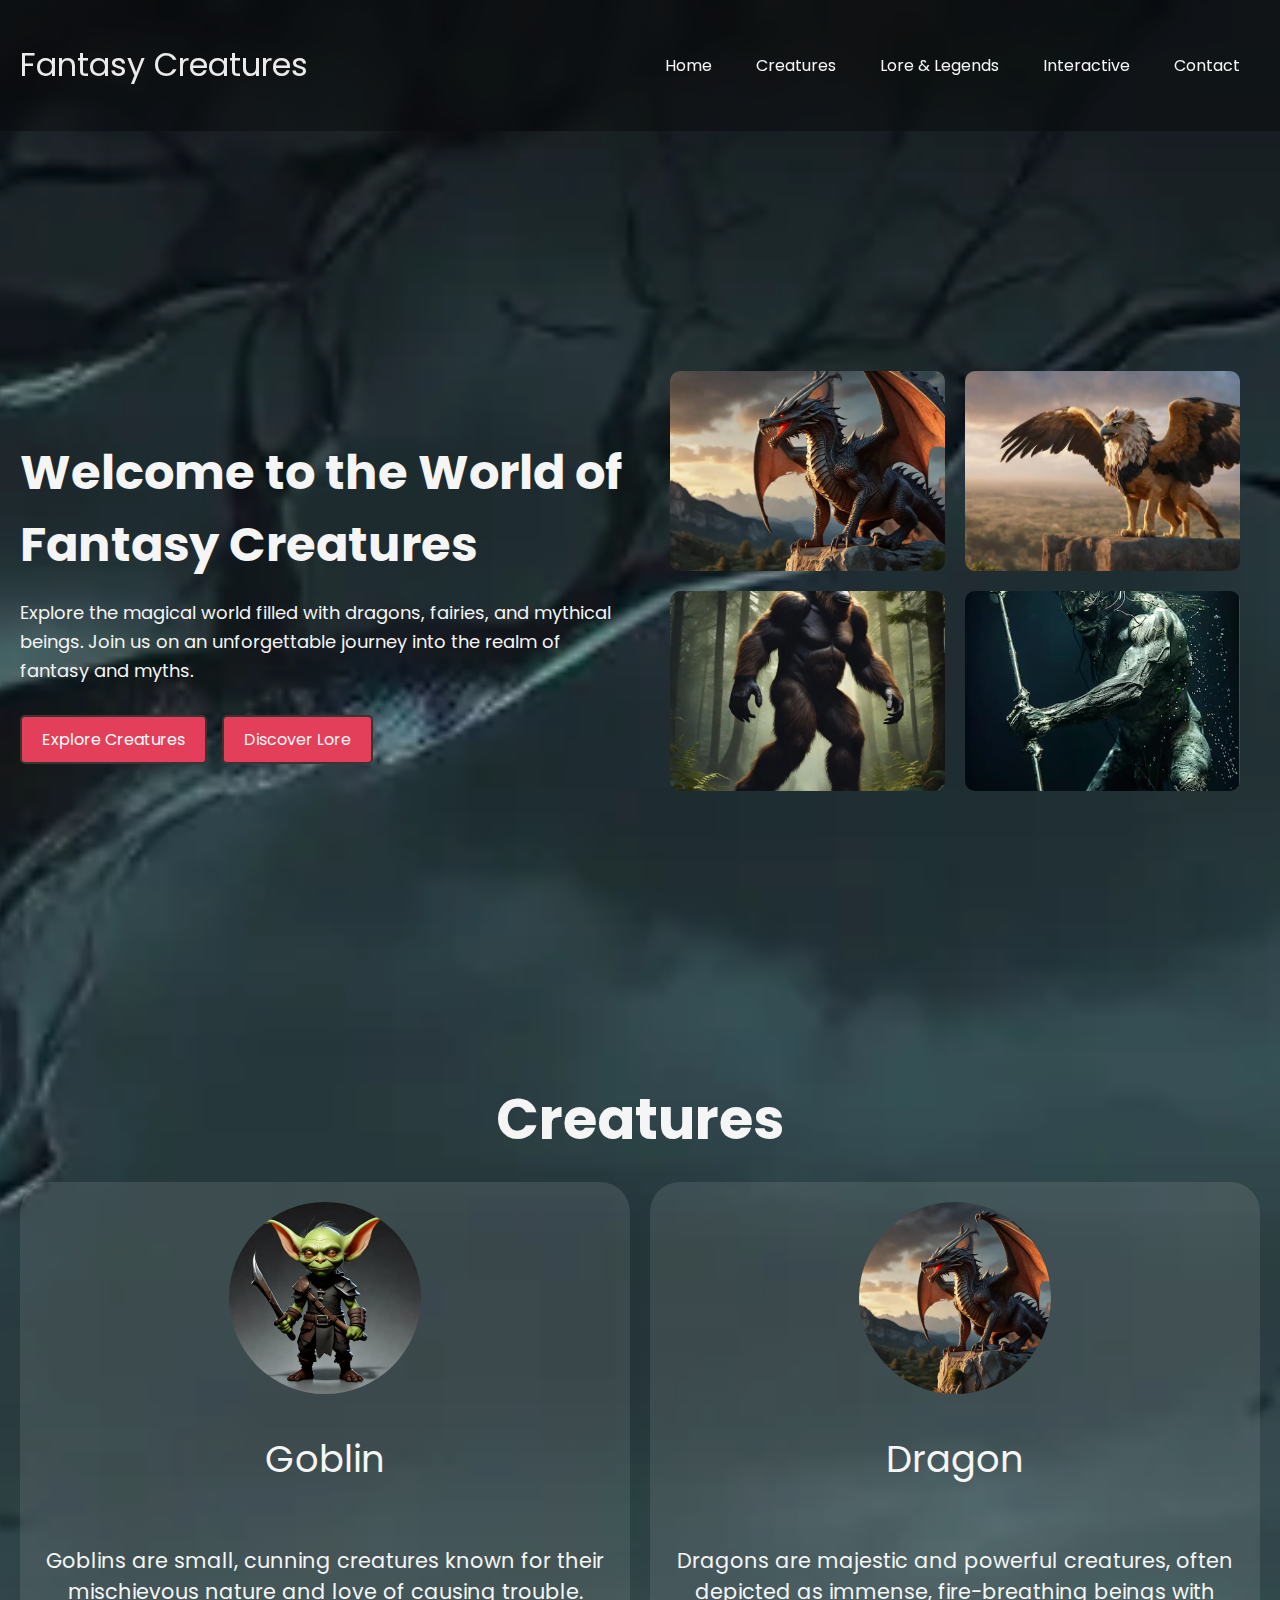
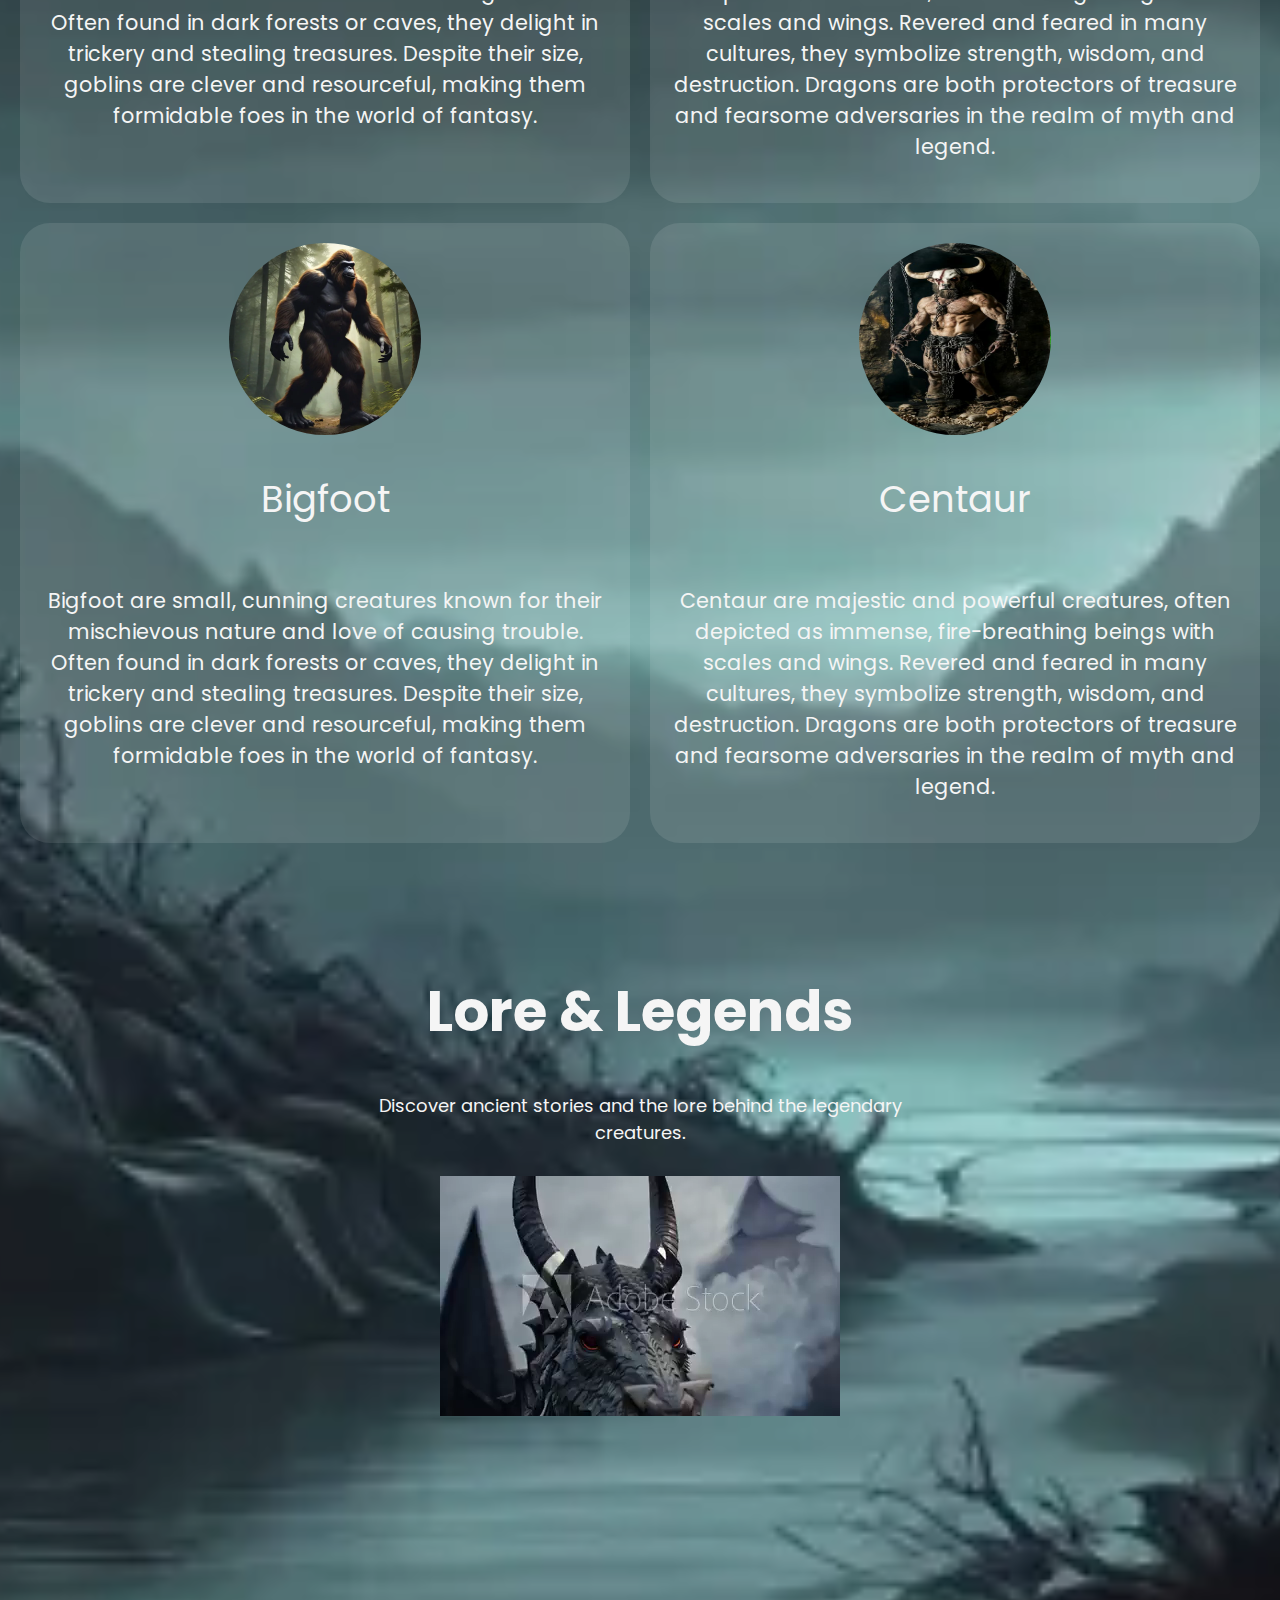
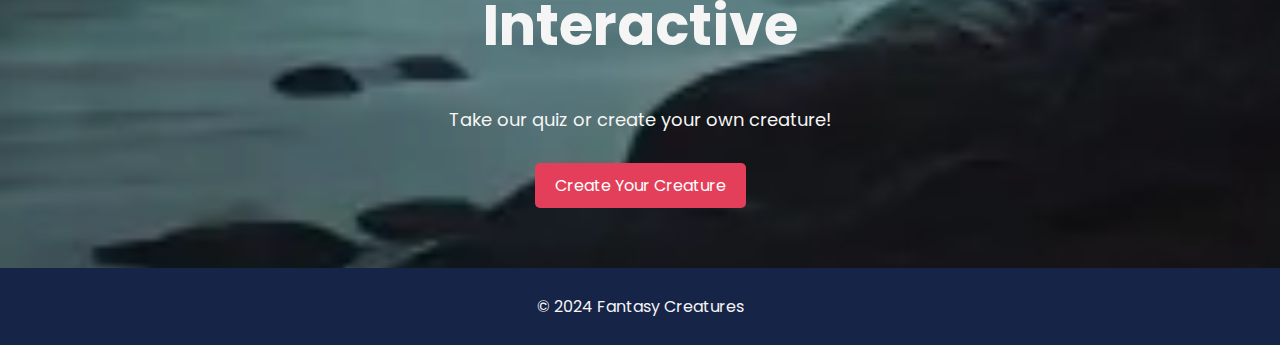
==== index.html @ 5ef1c0cf "main to index" ====
<!DOCTYPE html>
<html lang="en">
<head>
    <meta charset="UTF-8">
    <meta name="viewport" content="width=device-width, initial-scale=1.0">
    <title>Fantasy Creatures</title>
    <link rel="stylesheet" href="maincss.css">
</head>
<body>
    <header>
        <h1>Fantasy Creatures</h1>
        <nav>
            <ul>
                <li><a href="#home">Home</a></li>
                <li><a href="#creatures">Creatures</a></li>
                <li><a href="#lore">Lore & Legends</a></li>
                <li><a href="#interactive">Interactive</a></li>
                <li><a href="#contact">Contact</a></li>
            </ul>
        </nav>
    </header>

    <section id="home" class="first-page">
        <div class="left-content">
            <h2>Welcome to the World of Fantasy Creatures</h2>
            <p>Explore the magical world filled with dragons, fairies, and mythical beings. Join us on an unforgettable journey into the realm of fantasy and myths.</p>
            <div class="button-group">
                <button  ><a href="explore.html" style="text-decoration: none; color:white ;">Explore Creatures</a></button>
                <button>Discover Lore</button>
            </div>
        </div>
        <div class="right-content">
            <div class="image-grid">
                <img src="dragon.jpg" alt="Fantasy Image 1">
                <img src="griffin.jpg" alt="Fantasy Image 2">
                <img src="bigfoot.jpg" alt="Fantasy Image 3">
                <img src="basilisk.jpg" alt="Fantasy Image 4">
            </div>
        </div>
    </section>

    <section id="creatures " class="grid-layout">
        <h2 class="headerText">Creatures</h2>
        <div class="creature-container">
            <div class="creature">
                <img src="goblin.jpg" alt="Goblin">
                <h3>Goblin</h3>
                <p>
                    Goblins are small, cunning creatures known for their mischievous nature and love of causing trouble. Often found in dark forests or caves, they delight in trickery and stealing treasures. Despite their size, goblins are clever and resourceful, making them formidable foes in the world of fantasy.
                </p>
            </div>
            <div class="creature">
                <img src="dragon.jpg" alt="Dragon">
                <h3>Dragon</h3>
                <p>
                    Dragons are majestic and powerful creatures, often depicted as immense, fire-breathing beings with scales and wings. Revered and feared in many cultures, they symbolize strength, wisdom, and destruction. Dragons are both protectors of treasure and fearsome adversaries in the realm of myth and legend.
                </p>
            </div>
            <div class="creature">
                <img src="./bigfoot.jpg" alt="Goblin">
                <h3>Bigfoot</h3>
                <p>
                    Bigfoot are small, cunning creatures known for their mischievous nature and love of causing trouble. Often found in dark forests or caves, they delight in trickery and stealing treasures. Despite their size, goblins are clever and resourceful, making them formidable foes in the world of fantasy.
                </p>
            </div>
            <div class="creature">
                <img src="./centaur.jpg" alt="Dragon">
                <h3>Centaur</h3>
                <p>
                    Centaur are majestic and powerful creatures, often depicted as immense, fire-breathing beings with scales and wings. Revered and feared in many cultures, they symbolize strength, wisdom, and destruction. Dragons are both protectors of treasure and fearsome adversaries in the realm of myth and legend.
                </p>
            </div>
        </div>
    </section>

    <section id="lore">
        <h2 class="headerText">Lore & Legends</h2>
        <p>Discover ancient stories and the lore behind the legendary creatures.</p>
        <video src="./video2.mp4" autoplay></video>
    </section>

    <section id="interactive">
        <h2 class="headerText">Interactive</h2>
        <p>Take our quiz or create your own creature!</p>
        <button> <a href="creatingpage.html" style="text-decoration: none; color:white ;">Create Your Creature</a></button>
    </section>

    <footer>
        <p>&copy; 2024 Fantasy Creatures</p>
    </footer>

  
</body>
</html>
---- maincss.css ----
@import url('https://fonts.googleapis.com/css2?family=Poppins:ital,wght@0,100;0,200;0,300;0,400;0,500;0,600;0,700;0,800;0,900;1,100;1,200;1,300;1,400;1,500;1,600;1,700;1,800;1,900&display=swap');


body {
    font-family: 'Arial', sans-serif;
    background-image: url('bg3.jpg');
    background-size: cover;
    background-position: center;
    color: #f5f5f5;
    margin: 0;
    padding: 0;
    overflow-x: hidden;
}

*{
    font-family: "Poppins", sans-serif;
    font-weight: 400;
    font-style: normal;
}

.headerText{
    font-size: 3.5rem;
margin-bottom: auto;
animation: fadeInUp 1s ease-in-out;
font-weight: bold;
text-align: center;
}

/* Transparent Navbar */
header {
    position: sticky;
    top: 0;
    width: 100%;
    z-index: 1000;
    background-color: rgba(0, 0, 0, 0.3); /* Transparent */
    backdrop-filter: blur(10px); /* Optional blur */
    padding: 20px 0;
    display: flex;
    justify-content: space-between;
    align-items: center;
}

header h1 {
    color: #ebebeb;
    margin-left: 20px;
}

nav ul {
    list-style: none;
    padding: 0;
    margin-right: 20px;
}

nav ul li {
    display: inline-block;
    margin: 0 10px;
}

    

nav ul li a {
    color: #f5f5f5;
    text-decoration: none;
    padding: 10px;
    transition: background-color 0.3s ease;
}

nav ul li a:hover {
    background-color: rgba(255, 255, 255, 0.2);
    border-radius: 5px;
}

/* First Page - Fullscreen Flex Layout */
.first-page {
    display: flex;
    justify-content: space-between;
    align-items: center; /* Vertically center the content */
    height: 100vh; /* Take full viewport height */
    padding: 0 20px;
    box-sizing: border-box;
}    

.left-content {
    flex: 1;
    display: flex;
    flex-direction: column;
    justify-content: center;
    padding-right: 20px;
    text-align: left;
}

.left-content h2 {
    font-size: xx-large;
    animation: fadeInUp 1s ease-in-out;
    font-size: 3rem;
margin-bottom: auto;
animation: fadeInUp 1s ease-in-out;
font-weight: bold;
}

.left-content p {
    font-size: 18px;
    line-height: 1.6;
    margin-bottom: 30px;
    animation: fadeInUp 1.2s ease-in-out;
}

.button-group {
    display: flex;

    gap: 15px;
}

.button-group button {
    padding: 10px 20px;
    background-color: #e43f5a; /* Make the button transparent */
    border: 2px solid #3d3334; /* Add a border matching the theme color */
    color: #f5f5f5; /* Ensure the text color matches the theme */
    font-size: 16px;
    cursor: pointer;
    border-radius: 5px;
    transition: background-color 0.3s ease, color 0.3s ease;
    animation: fadeInUp 1.4s ease-in-out;
}

.button-group button:hover {
  background-color: transparent; /* Change background on hover */
    color: #fff; 
   
}

/* Right side image grid */
.right-content {
    flex: 1;
    display: flex;
    justify-content: center;
    align-items: center;
}

.image-grid {
    display: grid;
    grid-template-columns: repeat(2, 1fr);
    gap: 20px;
    padding: 20px;
}

.image-grid img {
    width: 100%;
    height: 200px;
    object-fit: cover;
    border-radius: 10px;
}

/* Responsive grid layout for creatures section */
.grid-layout .creature-container {
    display: grid;
    grid-template-columns: repeat(2, 1fr);
    gap: 20px;
    padding: 20px;
    overflow-y: auto; /* Enable scrolling if content exceeds viewport */
}

.container img{
    height: '100%';
    width: '100%';
}

.creature {
    background-color: rgba(255, 255, 255, 0.1);
    padding: 20px;
    border-radius: 30px;
    text-align: center;
    display: flex;
    flex-direction: column;
    align-items: center;
    animation: fadeInUp 1.6s ease-in-out;
}

.creature p{
    font-size: 1.3rem;
    font-family: poppins;
}

.creature h3 {
    font-size: 2.3rem;
}

.creature img {
    width: 12rem;
    height: 12rem;
    border-radius: 50%;
}

/* Centering for Lore & Legends section */
#lore {
    display: flex;
    flex-direction: column;
    justify-content: center;
    align-items: center;
    text-align: center;
    padding: 60px 20px;
}

#lore h2 {
    margin-bottom: 20px;
    animation: fadeInDown 1s ease-in-out;
}

#lore p {
    font-size: 18px;
    max-width: 600px;
    margin-bottom: 30px;
    animation: fadeInDown 1.2s ease-in-out;
}

/* Centering for Interactive section */
#interactive {
    display: flex;
    flex-direction: column;
    justify-content: center;
    align-items: center;
    text-align: center;
    padding: 60px 20px;
}

#interactive h2 {
    margin-bottom: 20px;
    animation: fadeInDown 1s ease-in-out;
}

#interactive p {
    font-size: 18px;
    max-width: 600px;
    margin-bottom: 30px;
    animation: fadeInDown 1.2s ease-in-out;
}

#interactive button {
    padding: 10px 20px;
    background-color: #e43f5a;
    border: none;
    color: white;
    font-size: 16px;
    cursor: pointer;
    border-radius: 5px;
    transition: background-color 0.3s ease;
}

#interactive button:hover {
    background-color: rgba(255, 255, 255, 0.1);
}

/* Footer centering */
footer {
    background-color: #162447;
    text-align: center;
    padding: 10px;
    color: #f5f5f5;
}



/* Keyframe animations */
@keyframes fadeInUp {
  0% {
    opacity: 0;
    transform: translateY(20px);
  }
  100% {
    opacity: 1;
    transform: translateY(0);
  }
}

@keyframes fadeInDown {
  0% {
    opacity: 0;
    transform: translateY(-20px);
  }
  100% {
    opacity: 1;
    transform: translateY(0);
  }
}


@media (max-width: 768px) {
    
.left-content h2 {
    font-size: 2rem;
    text-align: center;
}
    
.left-content p {
    font-size: 1rem;
    text-align: center;
}


.button-group{
    display: flex;
    justify-content: center;
    align-items: center;
}
.button-group button {
    padding: 5px 10px ;
    font-size: 1rem;
}

.headerText{
    margin-top: 2rem;
    font-size: 2.5rem;

}
    
    .first-page {
        flex-direction: column;
        align-items: flex-start;
        text-align: center;
    }

    .right-content {
        margin-top: 20px;
    }

    .grid-layout .creature-container {
        grid-template-columns: 1fr; /* 1 column on small screens */
    }
}
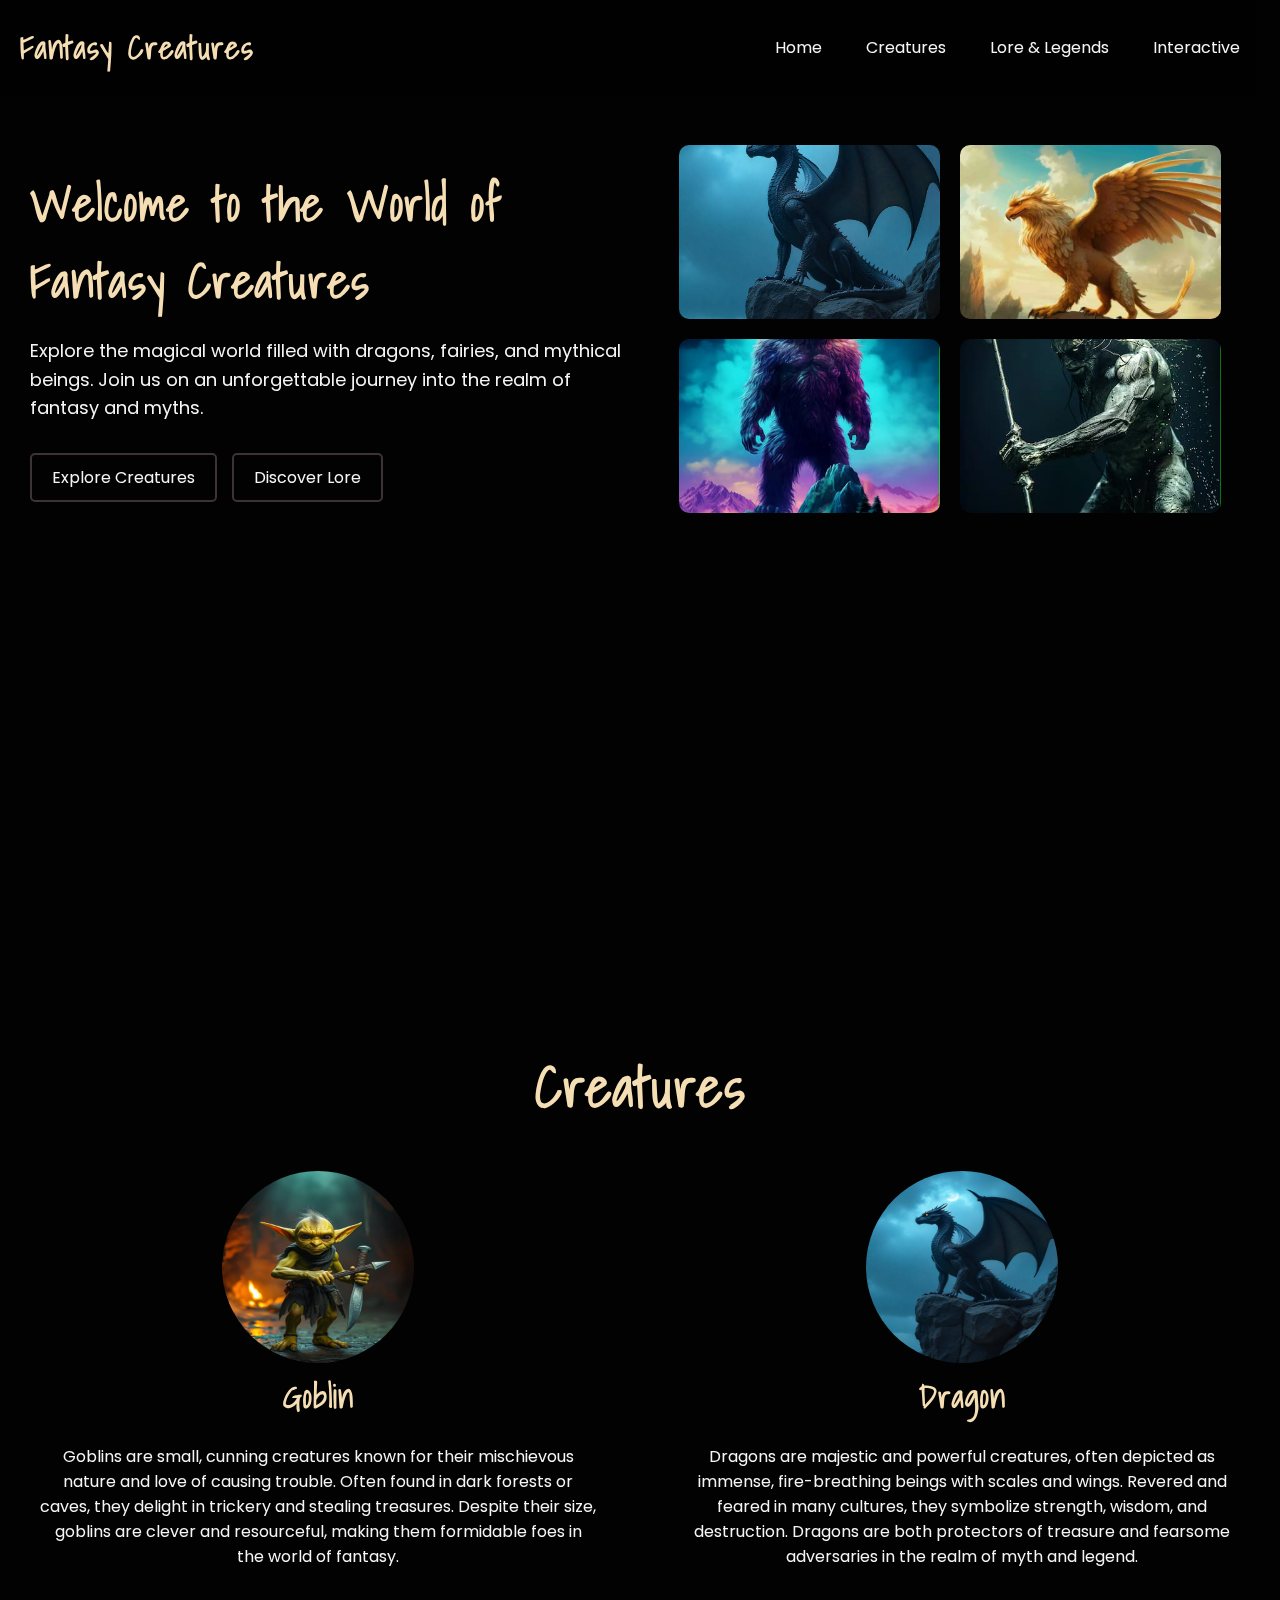
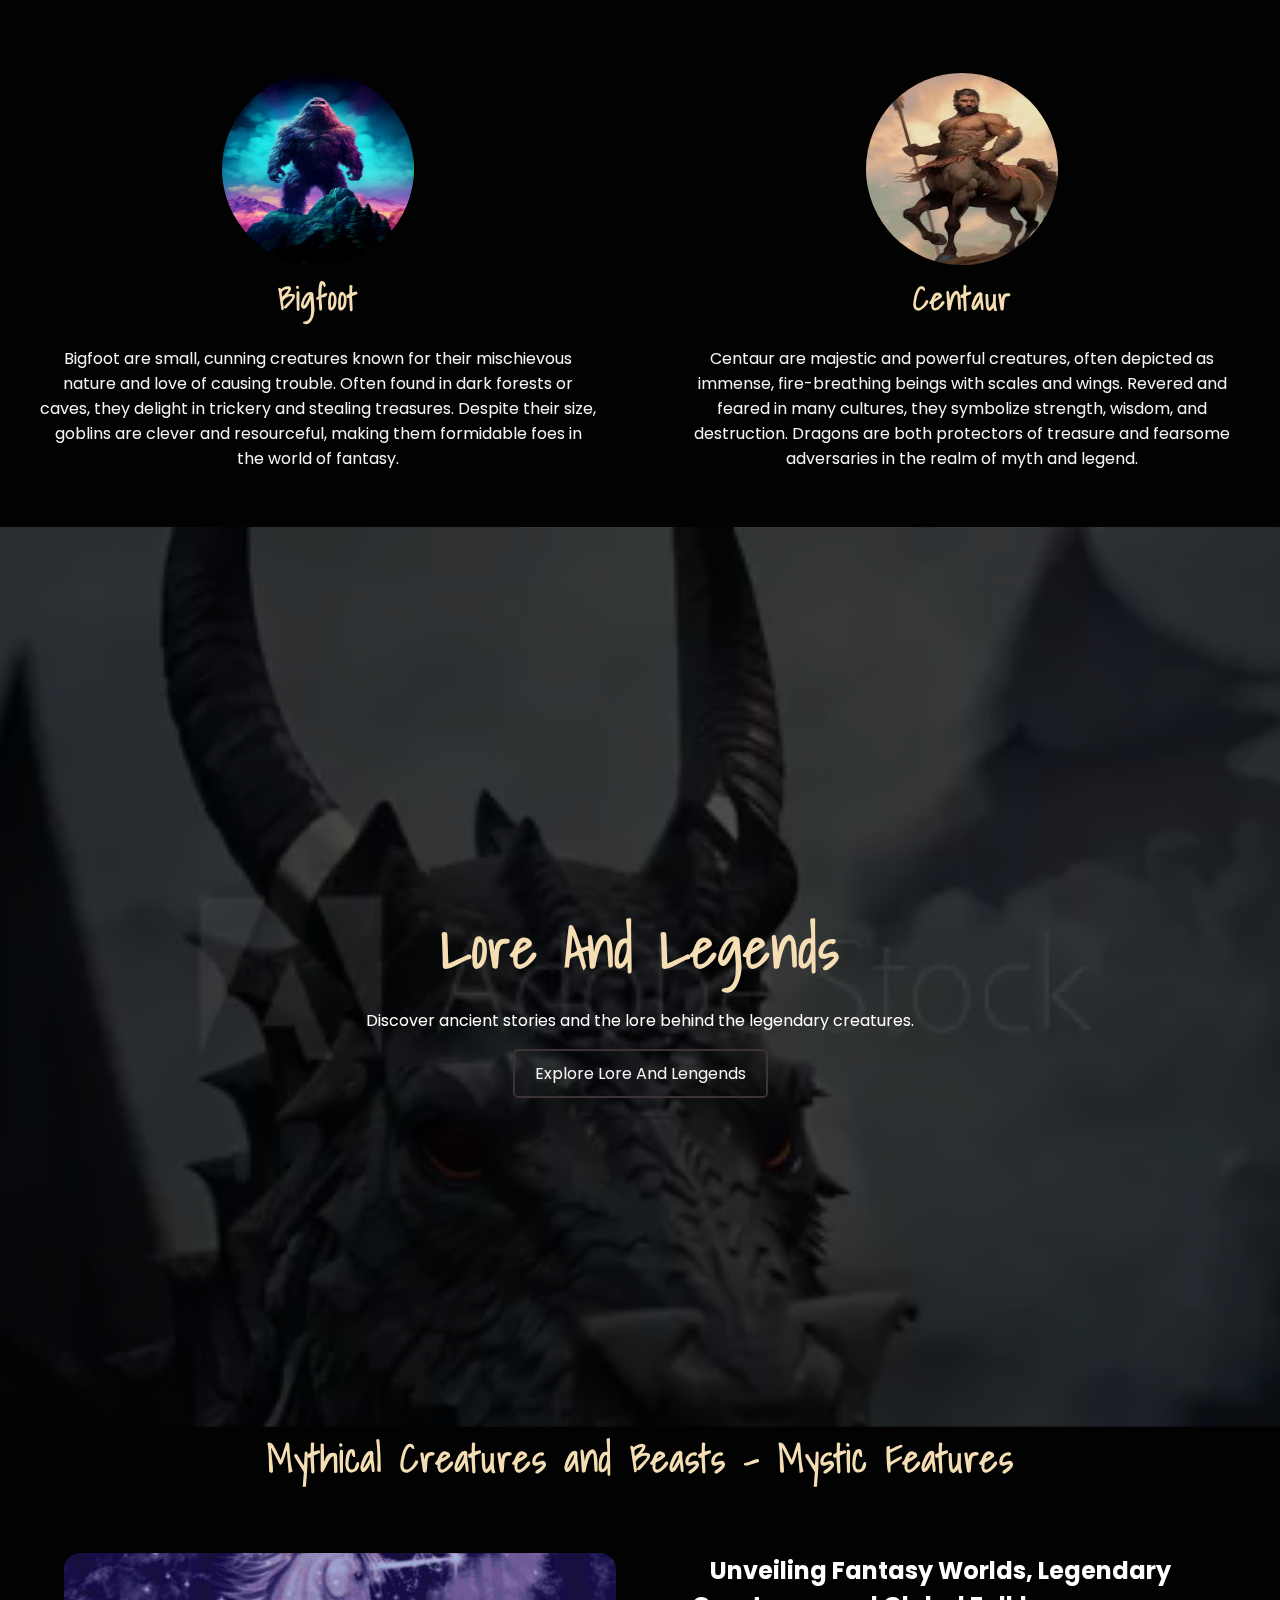
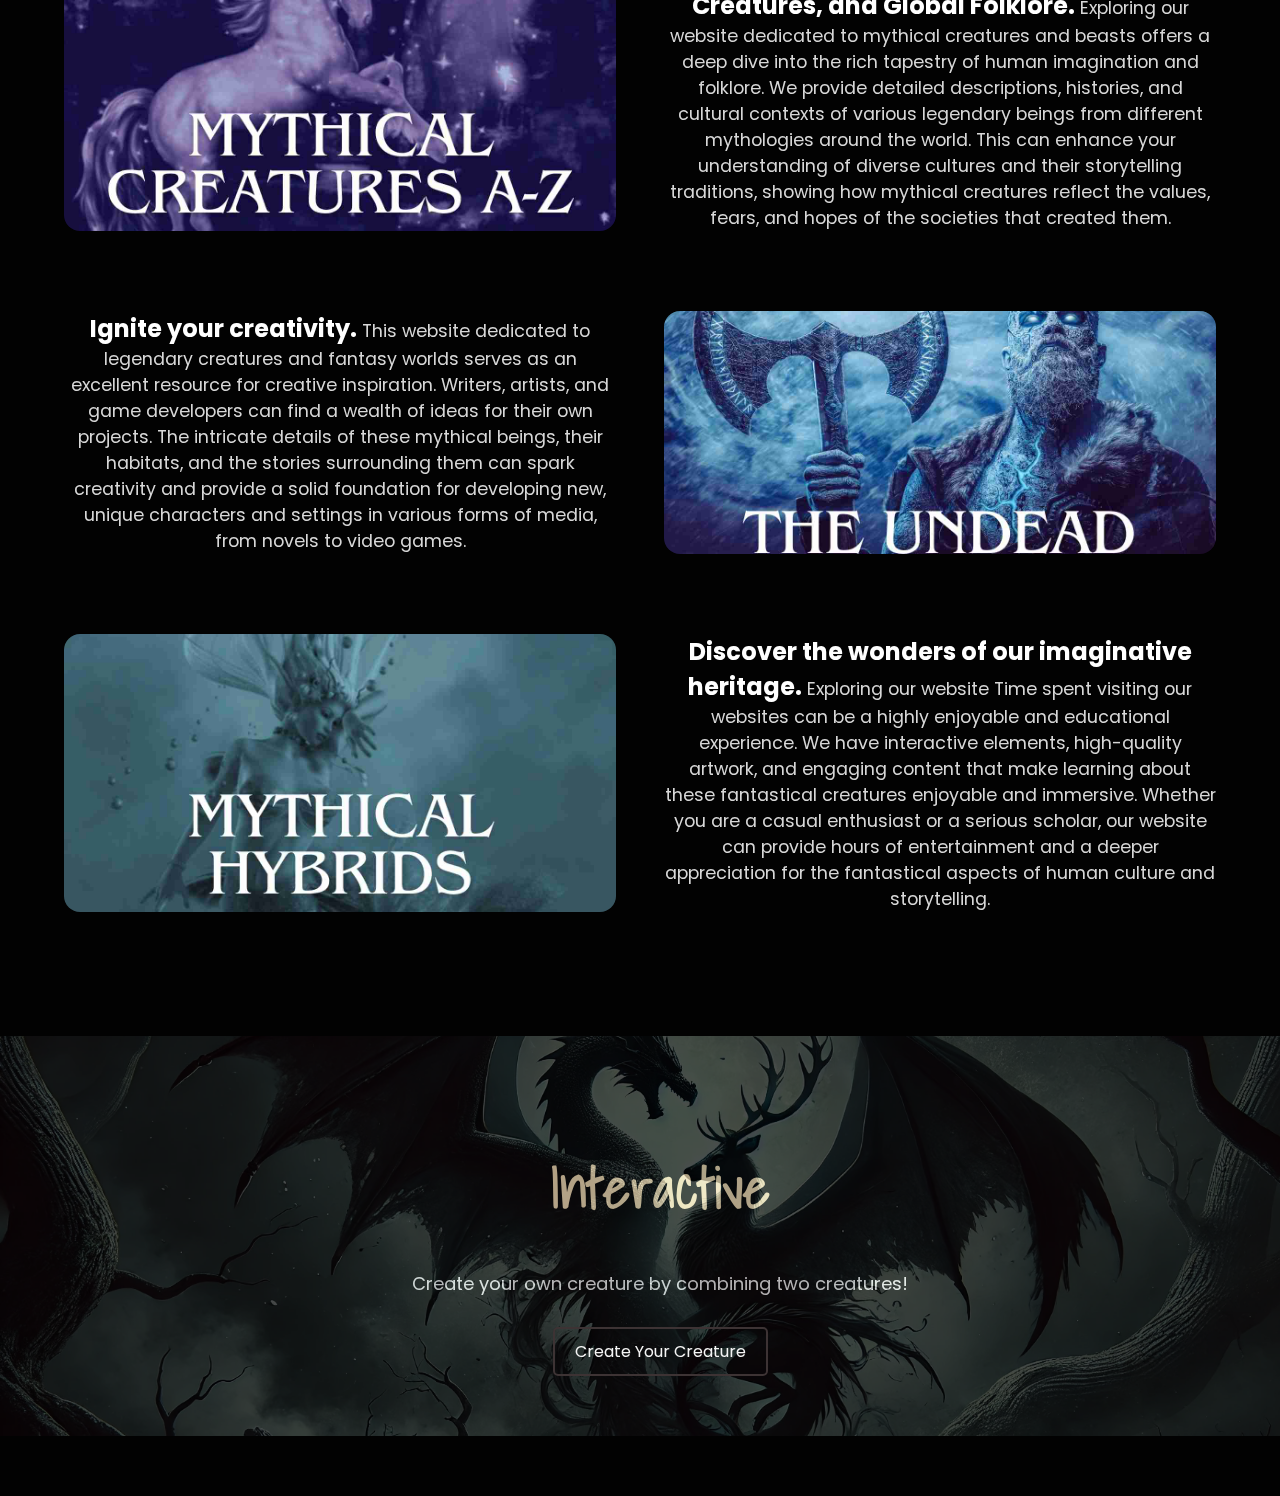
==== commit 4b1ec492: "updated responsive" ====
--- a/index.html
+++ b/index.html
@@ -8,86 +8,118 @@
 </head>
 <body>
     <header>
-        <h1>Fantasy Creatures</h1>
+        <h1 class="shadowBold" style="color: wheat;">Fantasy Creatures</h1>
         <nav>
             <ul>
                 <li><a href="#home">Home</a></li>
                 <li><a href="#creatures">Creatures</a></li>
-                <li><a href="#lore">Lore & Legends</a></li>
+                <li><a href="./news.html">Lore & Legends</a></li>
                 <li><a href="#interactive">Interactive</a></li>
-                <li><a href="#contact">Contact</a></li>
             </ul>
         </nav>
     </header>
 
     <section id="home" class="first-page">
         <div class="left-content">
-            <h2>Welcome to the World of Fantasy Creatures</h2>
+            <h2 class="shadowBold">Welcome to the World of Fantasy Creatures</h2>
             <p>Explore the magical world filled with dragons, fairies, and mythical beings. Join us on an unforgettable journey into the realm of fantasy and myths.</p>
             <div class="button-group">
-                <button  ><a href="explore.html" style="text-decoration: none; color:white ;">Explore Creatures</a></button>
-                <button>Discover Lore</button>
+               <a href="#featureHeading"> <button class="btn">Explore Creatures</button></a>
+               <a href="#lore"> <button class="btn">Discover Lore</button></a>
             </div>
         </div>
         <div class="right-content">
             <div class="image-grid">
-                <img src="dragon.jpg" alt="Fantasy Image 1">
-                <img src="griffin.jpg" alt="Fantasy Image 2">
-                <img src="bigfoot.jpg" alt="Fantasy Image 3">
-                <img src="basilisk.jpg" alt="Fantasy Image 4">
+                <img src="/images/dragon.jpg" alt="Fantasy Image 1">
+                <img src="/images/griffin.jpg" alt="Fantasy Image 2">
+                <img src="/images/bigfoot.jpg" alt="Fantasy Image 3">
+                <img src="/images/basilisk.jpg" alt="Fantasy Image 4">
             </div>
         </div>
     </section>
-
-    <section id="creatures " class="grid-layout">
-        <h2 class="headerText">Creatures</h2>
+   
+    <section id="creatures" class="grid-layout">
+        <h2 class="headerText shadowBold">Creatures</h2>
         <div class="creature-container">
             <div class="creature">
-                <img src="goblin.jpg" alt="Goblin">
-                <h3>Goblin</h3>
-                <p>
+                <img src="/images/goblin.jpg" alt="Goblin">
+                <h3 class="shadowBold">Goblin</h3>
+                <p class="shadowRegular">
                     Goblins are small, cunning creatures known for their mischievous nature and love of causing trouble. Often found in dark forests or caves, they delight in trickery and stealing treasures. Despite their size, goblins are clever and resourceful, making them formidable foes in the world of fantasy.
                 </p>
             </div>
             <div class="creature">
-                <img src="dragon.jpg" alt="Dragon">
-                <h3>Dragon</h3>
-                <p>
+                <img src="/images/dragon.jpg" alt="Dragon">
+                <h3 class="shadowBold">Dragon</h3>
+                <p class="shadowRegular">
                     Dragons are majestic and powerful creatures, often depicted as immense, fire-breathing beings with scales and wings. Revered and feared in many cultures, they symbolize strength, wisdom, and destruction. Dragons are both protectors of treasure and fearsome adversaries in the realm of myth and legend.
                 </p>
             </div>
             <div class="creature">
-                <img src="./bigfoot.jpg" alt="Goblin">
-                <h3>Bigfoot</h3>
-                <p>
+                <img src="/images/bigfoot.jpg " alt="bigfoot">
+                <h3 class="shadowBold">Bigfoot</h3>
+                <p class="shadowRegular">
                     Bigfoot are small, cunning creatures known for their mischievous nature and love of causing trouble. Often found in dark forests or caves, they delight in trickery and stealing treasures. Despite their size, goblins are clever and resourceful, making them formidable foes in the world of fantasy.
                 </p>
             </div>
             <div class="creature">
-                <img src="./centaur.jpg" alt="Dragon">
-                <h3>Centaur</h3>
-                <p>
+                <img src="/images/centaur.jpg" alt="Dragon">
+                <h3 class="shadowBold">Centaur</h3>
+                <p class="shadowRegular">
                     Centaur are majestic and powerful creatures, often depicted as immense, fire-breathing beings with scales and wings. Revered and feared in many cultures, they symbolize strength, wisdom, and destruction. Dragons are both protectors of treasure and fearsome adversaries in the realm of myth and legend.
                 </p>
             </div>
         </div>
     </section>
-
     <section id="lore">
-        <h2 class="headerText">Lore & Legends</h2>
-        <p>Discover ancient stories and the lore behind the legendary creatures.</p>
-        <video src="./video2.mp4" autoplay></video>
+       
+        <div class="video-background">
+            <video autoplay loop muted playsinline>
+              <source src="/images/video2.mp4" type="video/mp4">
+              Your browser does not support the video tag.
+            </video>
+            <div class="content">
+                <h2 class="headerText shadowBold">Lore And Legends</h2>
+                <p>Discover ancient stories and the lore behind the legendary creatures.</p>
+               <a href="./news.html"> <button class="btn">Explore Lore And Lengends</button></a>
+            </div>
+          </div>
     </section>
 
+
+    <h1 id="featureHeading" style="margin:0 1rem" class="shadowBold">Mythical Creatures and Beasts - Mystic Features</h1>
+    <div class="feature">
+        <div class="featureBlock">
+            <div id="feature1Image"></div>
+            <div class="content">
+                <span> Unveiling Fantasy Worlds, Legendary Creatures, and Global Folklore.</span> Exploring our website dedicated to mythical creatures and beasts offers a deep dive into the rich tapestry of human imagination and folklore. We provide detailed descriptions, histories, and cultural contexts of various legendary beings from different mythologies around the world. This can enhance your understanding of diverse cultures and their storytelling traditions, showing how mythical creatures reflect the values, fears, and hopes of the societies that created them.
+            </div>
+        </div>
+        <div class="featureBlock" id="reverseBlocks">
+            <div class="content">
+                <span> Ignite your creativity.</span> This website dedicated to legendary creatures and fantasy worlds serves as an excellent resource for creative inspiration. Writers, artists, and game developers can find a wealth of ideas for their own projects. The intricate details of these mythical beings, their habitats, and the stories surrounding them can spark creativity and provide a solid foundation for developing new, unique characters and settings in various forms of media, from novels to video games.
+            </div>
+            <div id="feature2Image"></div>
+        </div>
+        <div class="featureBlock">
+            <div id="feature3Image"></div>
+            <div class="content">
+                <span> Discover the wonders of our imaginative heritage.</span> Exploring our website Time spent visiting our websites can be a highly enjoyable and educational experience. We have interactive elements, high-quality artwork, and engaging content that make learning about these fantastical creatures enjoyable and immersive. Whether you are a casual enthusiast or a serious scholar, our website can provide hours of entertainment and a deeper appreciation for the fantastical aspects of human culture and storytelling.
+            </div>
+        </div>
+    </div>
+
+
+    
+
     <section id="interactive">
-        <h2 class="headerText">Interactive</h2>
-        <p>Take our quiz or create your own creature!</p>
-        <button> <a href="creatingpage.html" style="text-decoration: none; color:white ;">Create Your Creature</a></button>
+        <div class="image"></div>
+        <h2 class="headerText shadowBold">Interactive</h2>
+        <p>Create your own creature by combining two creatures!</p>
+        
+        <a href="./creatingpage.html"><button class="btn"> Create Your Creature</button></a>
     </section>
 
-    <footer>
-        <p>&copy; 2024 Fantasy Creatures</p>
-    </footer>
 
   
 </body>
--- a/maincss.css
+++ b/maincss.css
@@ -1,22 +1,57 @@
 @import url('https://fonts.googleapis.com/css2?family=Poppins:ital,wght@0,100;0,200;0,300;0,400;0,500;0,600;0,700;0,800;0,900;1,100;1,200;1,300;1,400;1,500;1,600;1,700;1,800;1,900&display=swap');
+@import url("https://fonts.googleapis.com/css2?family=Poppins:ital,wght@0,100;0,200;0,300;0,400;0,500;0,600;0,700;0,800;0,900;1,100;1,200;1,300;1,400;1,500;1,600;1,700;1,800;1,900&family=Shadows+Into+Light&display=swap");
 
 
 body {
     font-family: 'Arial', sans-serif;
-    background-image: url('bg3.jpg');
-    background-size: cover;
-    background-position: center;
+    background: #020202;
     color: #f5f5f5;
     margin: 0;
     padding: 0;
     overflow-x: hidden;
 }
 
+    /* For Webkit Browsers */
+    ::-webkit-scrollbar {
+        width: 6px; /* Width of the scrollbar */
+    }
+    
+    ::-webkit-scrollbar-track {
+        background: transparent;
+    }
+    
+    ::-webkit-scrollbar-thumb {
+        background-color: rgba(32, 32, 32, 0.227); /* Grey with low opacity */
+        border-radius: 10px;
+    }
+    
+    /* For Firefox */
+    * {
+        scrollbar-width: thin;
+        scrollbar-color: rgba(128, 128, 128, 0.145) transparent;
+    scroll-behavior: smooth;
+
+    }
+    
+
 *{
     font-family: "Poppins", sans-serif;
     font-weight: 400;
     font-style: normal;
 }
+
+
+.shadowRegular {
+    font-family: "Shadows Into Light", cursive;
+    font-weight: 400;
+    font-style: normal;
+  }
+  .shadowBold {
+    font-family: "Shadows Into Light", cursive;
+    font-weight: 700;
+    letter-spacing: 1px;
+    font-style: normal;
+  }
 
 .headerText{
     font-size: 3.5rem;
@@ -24,6 +59,7 @@
 animation: fadeInUp 1s ease-in-out;
 font-weight: bold;
 text-align: center;
+color: wheat;
 }
 
 /* Transparent Navbar */
@@ -34,7 +70,6 @@
     z-index: 1000;
     background-color: rgba(0, 0, 0, 0.3); /* Transparent */
     backdrop-filter: blur(10px); /* Optional blur */
-    padding: 20px 0;
     display: flex;
     justify-content: space-between;
     align-items: center;
@@ -66,17 +101,17 @@
 }
 
 nav ul li a:hover {
-    background-color: rgba(255, 255, 255, 0.2);
     border-radius: 5px;
+    color: wheat;
 }
 
 /* First Page - Fullscreen Flex Layout */
 .first-page {
     display: flex;
     justify-content: space-between;
-    align-items: center; /* Vertically center the content */
+    align-items: flex-start; /* Vertically center the content */
     height: 100vh; /* Take full viewport height */
-    padding: 0 20px;
+    padding: 30px;
     box-sizing: border-box;
 }    
 
@@ -93,6 +128,7 @@
     font-size: xx-large;
     animation: fadeInUp 1s ease-in-out;
     font-size: 3rem;
+    color: wheat;
 margin-bottom: auto;
 animation: fadeInUp 1s ease-in-out;
 font-weight: bold;
@@ -111,9 +147,9 @@
     gap: 15px;
 }
 
-.button-group button {
+.btn {
     padding: 10px 20px;
-    background-color: #e43f5a; /* Make the button transparent */
+    background-color: transparent; /* Make the button transparent */
     border: 2px solid #3d3334; /* Add a border matching the theme color */
     color: #f5f5f5; /* Ensure the text color matches the theme */
     font-size: 16px;
@@ -123,12 +159,20 @@
     animation: fadeInUp 1.4s ease-in-out;
 }
 
-.button-group button:hover {
+.btn a{
+    text-decoration: none;
+    color: white;
+}
+
+.btn:hover {
   background-color: transparent; /* Change background on hover */
-    color: #fff; 
+    color: wheat !important; 
+    box-shadow: 2px 2px 10px -4px wheat;
    
 }
-
+.btn:hover a {
+ color: wheat;
+}
 /* Right side image grid */
 .right-content {
     flex: 1;
@@ -146,7 +190,7 @@
 
 .image-grid img {
     width: 100%;
-    height: 200px;
+    height: 174px;
     object-fit: cover;
     border-radius: 10px;
 }
@@ -155,7 +199,7 @@
 .grid-layout .creature-container {
     display: grid;
     grid-template-columns: repeat(2, 1fr);
-    gap: 20px;
+    gap: 3rem;
     padding: 20px;
     overflow-y: auto; /* Enable scrolling if content exceeds viewport */
 }
@@ -166,7 +210,7 @@
 }
 
 .creature {
-    background-color: rgba(255, 255, 255, 0.1);
+    background-color: rgba(255, 255, 255, 0);
     padding: 20px;
     border-radius: 30px;
     text-align: center;
@@ -177,12 +221,16 @@
 }
 
 .creature p{
-    font-size: 1.3rem;
+    font-size: 1rem;
     font-family: poppins;
 }
 
+
+
 .creature h3 {
-    font-size: 2.3rem;
+    color: wheat;
+    font-size: 2rem;
+    margin: .4rem 0;
 }
 
 .creature img {
@@ -192,40 +240,67 @@
 }
 
 /* Centering for Lore & Legends section */
-#lore {
-    display: flex;
-    flex-direction: column;
+.video-background {
+    position: relative;
+    overflow: hidden;
+    width: 100%;
+    height: 100vh;
+    display: flex;
     justify-content: center;
     align-items: center;
-    text-align: center;
-    padding: 60px 20px;
-}
-
-#lore h2 {
-    margin-bottom: 20px;
-    animation: fadeInDown 1s ease-in-out;
-}
-
-#lore p {
-    font-size: 18px;
-    max-width: 600px;
-    margin-bottom: 30px;
-    animation: fadeInDown 1.2s ease-in-out;
-}
+  }
+  
+  .video-background video {
+    position: absolute;
+    top: 50%;
+    opacity: 0.3;
+
+    left: 50%;
+    transform: translate(-50%, -50%);
+    min-width: 100%;
+    min-height: 100%;
+    object-fit: cover;
+    z-index: -1;
+  }
+  
+  .content {
+    position: relative;
+    z-index: 1;
+    color: white;
+    text-align: center;
+  }
+  
+
 
 /* Centering for Interactive section */
 #interactive {
     display: flex;
     flex-direction: column;
+    position: relative;
     justify-content: center;
     align-items: center;
     text-align: center;
+    width: 100%;
+    height: 25rem;
     padding: 60px 20px;
+}
+
+.image{
+    position: absolute;
+    background: url('./images/interactiveBG.webp') no-repeat center/cover;
+    opacity: 0.3;
+    width: 100%;
+    height: 25rem;
+
 }
 
 #interactive h2 {
     margin-bottom: 20px;
     animation: fadeInDown 1s ease-in-out;
+}
+#interactive a {
+    position: relative;
+
 }
 
 #interactive p {
@@ -235,20 +310,6 @@
     animation: fadeInDown 1.2s ease-in-out;
 }
 
-#interactive button {
-    padding: 10px 20px;
-    background-color: #e43f5a;
-    border: none;
-    color: white;
-    font-size: 16px;
-    cursor: pointer;
-    border-radius: 5px;
-    transition: background-color 0.3s ease;
-}
-
-#interactive button:hover {
-    background-color: rgba(255, 255, 255, 0.1);
-}
 
 /* Footer centering */
 footer {
@@ -257,6 +318,71 @@
     padding: 10px;
     color: #f5f5f5;
 }
+
+
+
+
+
+
+
+
+
+
+
+
+
+
+
+.feature{
+    display: flex;
+    gap: 5rem;
+    flex-direction: column;
+    padding: 4rem;
+}
+.featureBlock{
+    display: grid;
+    gap: 3rem;
+    grid-template-columns: 1fr 1fr;
+}
+
+.featureBlock .content {
+    font-size: 1.1rem;
+    color: rgb(215, 215, 215);
+}
+.featureBlock .content span {
+    font-size: 1.5rem;
+    color: white;
+    font-weight: bold;
+}
+
+#feature1Image{
+    background: url('/images/feature1.jpg') no-repeat center/cover;
+    border-radius: 1rem;
+}
+#feature2Image{
+    background: url('/images/feature2.jpg') no-repeat center/cover;
+    border-radius: 1rem;
+}
+#feature3Image{
+    background: url('/images/feature3.jpg') no-repeat center/cover;
+    border-radius: 1rem;
+}
+
+
+#featureHeading{
+    margin: 5rem 0 2rem 0;
+    color: wheat;
+    text-align: center;
+    font-size: 2.4rem;
+}
+
+
+
+
+
+
+
+
 
 
 
@@ -285,6 +411,59 @@
 
 
 @media (max-width: 768px) {
+header{
+    flex-direction: column;
+    position: fixed;
+    padding-bottom: 1rem;
+}
+    nav ul {
+        list-style: none;
+        padding: 0;
+        display: flex;
+        gap: 0;
+        margin: 0;
+    }
+    nav ul li{
+        margin: 0;
+    }
+    .first-page {
+      
+        padding: 10rem 30px 30px 30px;
+    }
+    nav ul li a {
+        color: #f5f5f5;
+        text-decoration: none;
+        transition: background-color 0.3s ease;
+        text-align: center;
+        margin: 0 0.2rem;
+        font-size: .9rem;
+        border: 1px solid grey;
+        padding: .2rem .2rem;
+        border-radius: .4rem;
+    }
+    .feature{
+        gap: 5rem;
+        flex-direction: column;
+        padding: 2rem;
+    }
+    #reverseBlocks {
+        display: flex;
+        flex-direction: column-reverse;
+    }
+    #interactive{
+        padding: 0;
+    }
+    #feature1Image,
+    #feature2Image,
+    #feature3Image{
+        height: 11rem;
+    }
+
+    .featureBlock{
+        display: grid;
+        gap: 3rem;
+        grid-template-columns: 1fr ;
+    }
     
 .left-content h2 {
     font-size: 2rem;
@@ -306,6 +485,7 @@
     padding: 5px 10px ;
     font-size: 1rem;
 }
+
 
 .headerText{
     margin-top: 2rem;
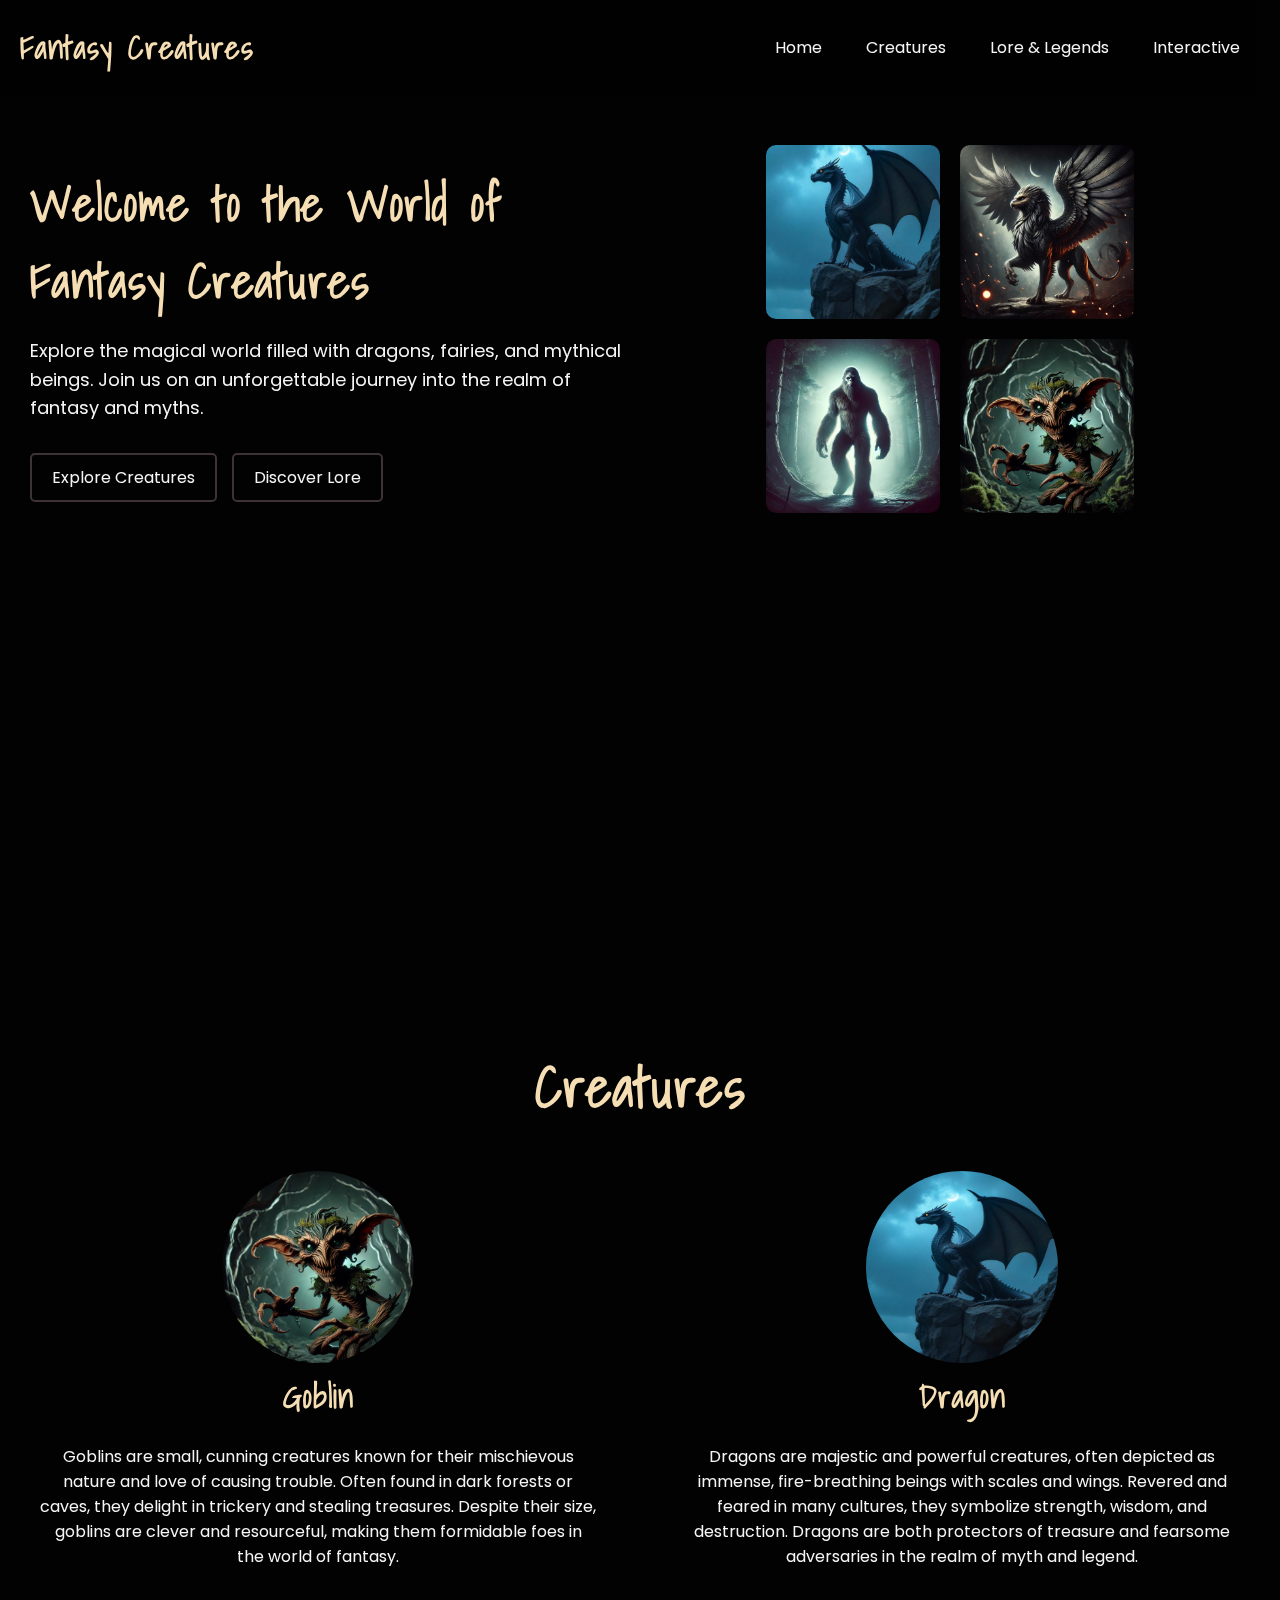
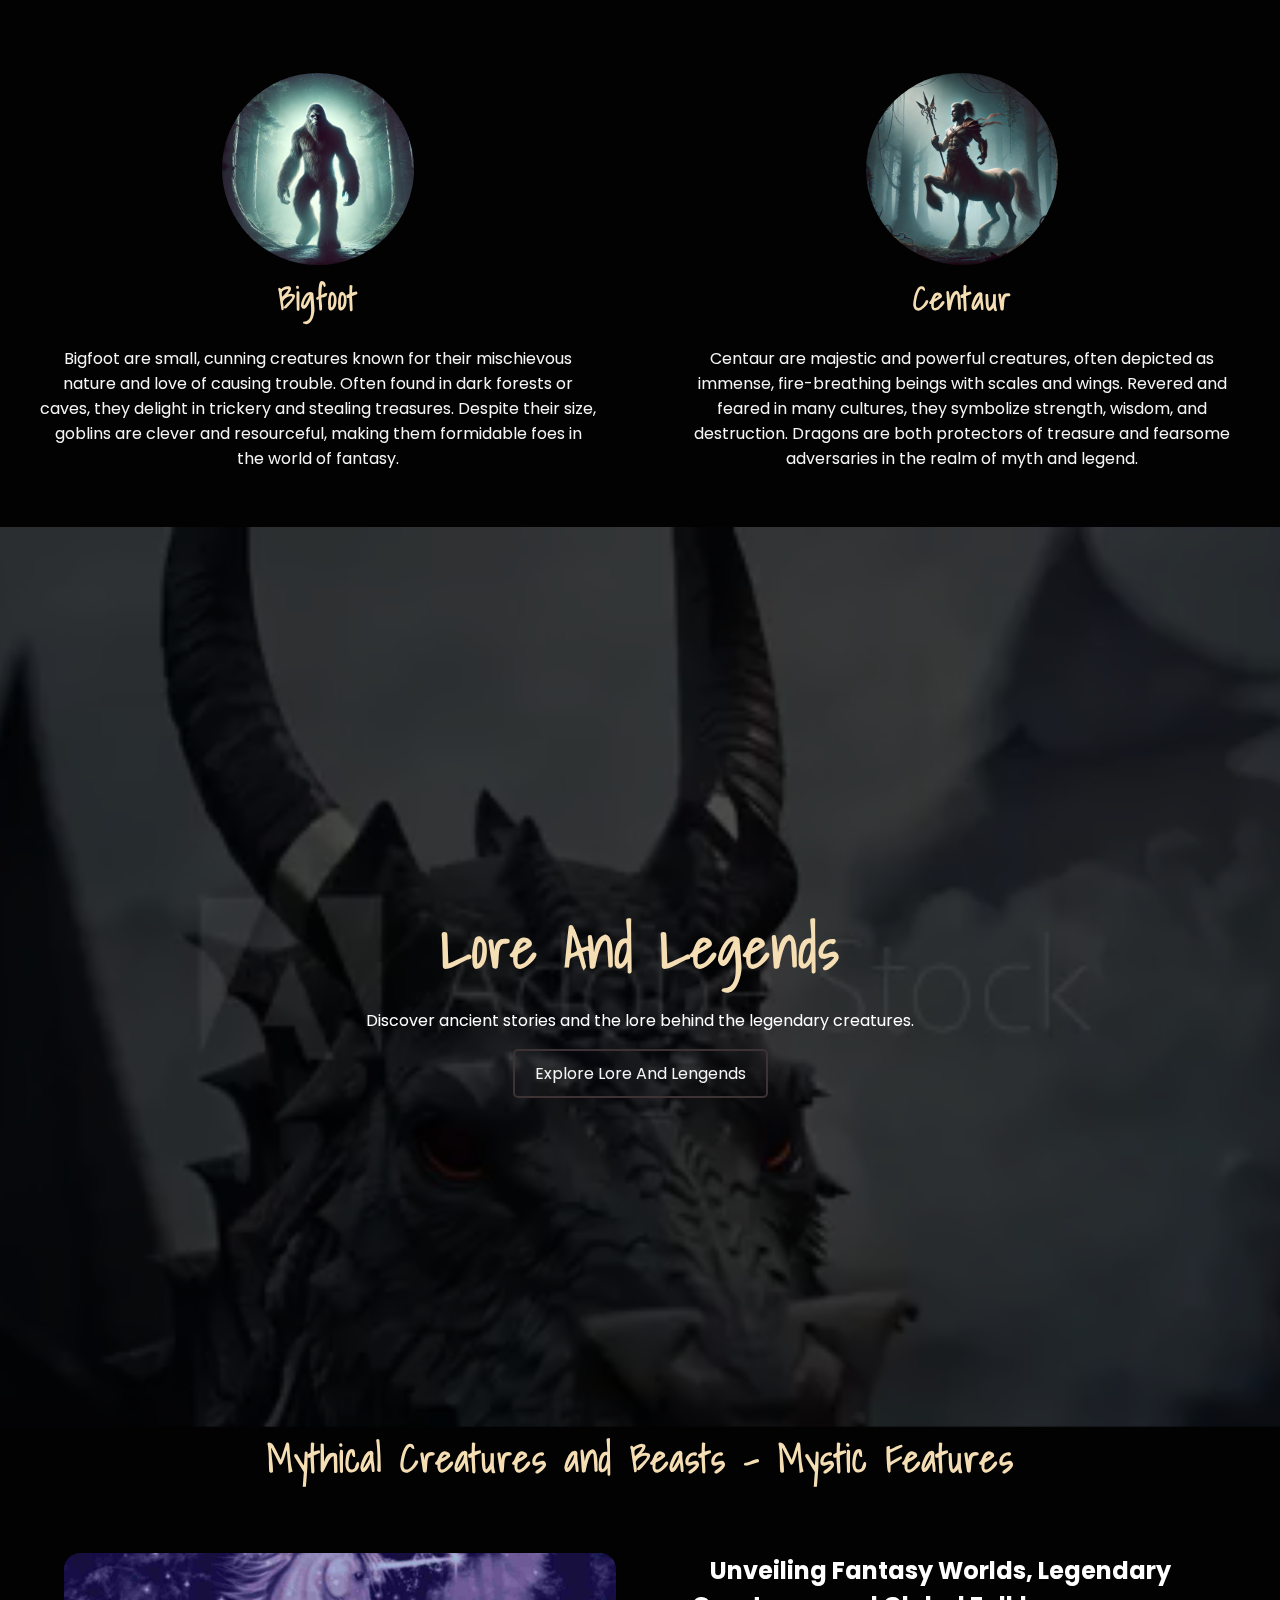
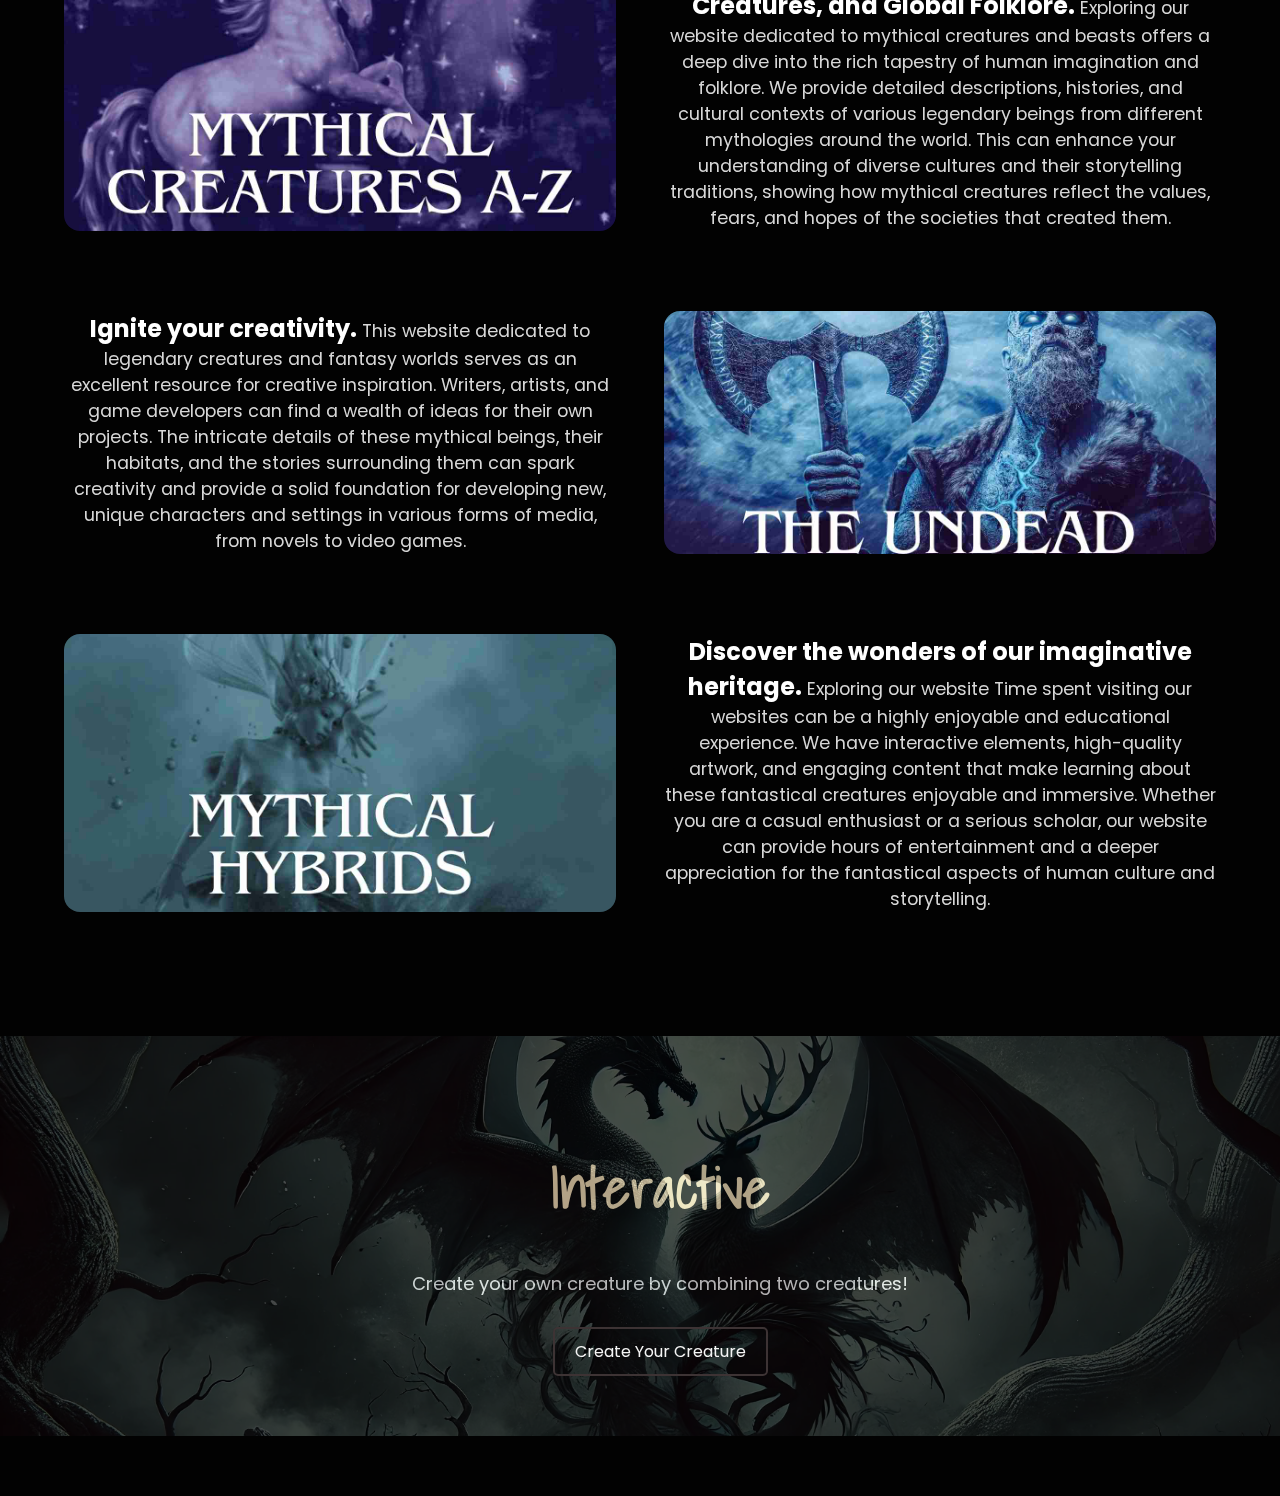
==== commit 92a3d095: "all done" ====
--- a/index.html
+++ b/index.html
@@ -13,7 +13,7 @@
             <ul>
                 <li><a href="#home">Home</a></li>
                 <li><a href="#creatures">Creatures</a></li>
-                <li><a href="./news.html">Lore & Legends</a></li>
+                <li><a href="#lore">Lore & Legends</a></li>
                 <li><a href="#interactive">Interactive</a></li>
             </ul>
         </nav>
@@ -33,13 +33,13 @@
                 <img src="/images/dragon.jpg" alt="Fantasy Image 1">
                 <img src="/images/griffin.jpg" alt="Fantasy Image 2">
                 <img src="/images/bigfoot.jpg" alt="Fantasy Image 3">
-                <img src="/images/basilisk.jpg" alt="Fantasy Image 4">
+                <img src="/images/goblin.jpg" alt="Fantasy Image 4">
             </div>
         </div>
     </section>
    
     <section id="creatures" class="grid-layout">
-        <h2 class="headerText shadowBold">Creatures</h2>
+        <h2 class="headerText shadowBold creatureMarginTop">Creatures</h2>
         <div class="creature-container">
             <div class="creature">
                 <img src="/images/goblin.jpg" alt="Goblin">
--- a/maincss.css
+++ b/maincss.css
@@ -52,6 +52,7 @@
     letter-spacing: 1px;
     font-style: normal;
   }
+ 
 
 .headerText{
     font-size: 3.5rem;
@@ -61,6 +62,8 @@
 text-align: center;
 color: wheat;
 }
+
+
 
 /* Transparent Navbar */
 header {
@@ -411,6 +414,13 @@
 
 
 @media (max-width: 768px) {
+    .creatureMarginTop{
+        margin-top: 22rem !important;
+
+    }
+    section#creatures {
+        margin-top: 8rem;
+    }
 header{
     flex-direction: column;
     position: fixed;
